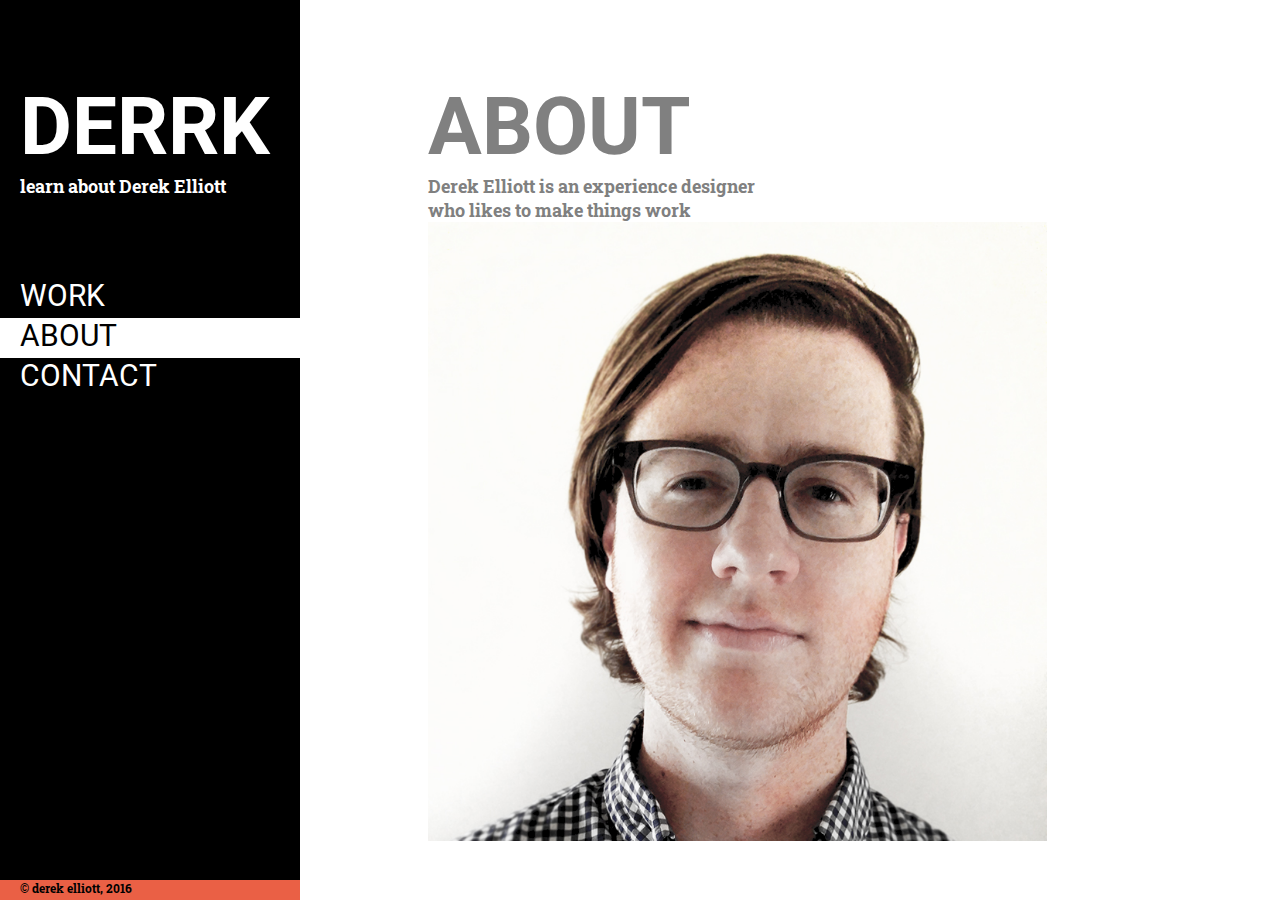
==== about.html @ 416578f9 "contabtmore" ====
<html>

<head>
  <link rel="stylesheet" type="text/css" href="index.css">
  <link href='https://fonts.googleapis.com/css?family=Roboto:900' rel='stylesheet' type='text/css'>
  <link href='https://fonts.googleapis.com/css?family=Roboto+Slab:300' rel='stylesheet' type='text/css'>
</head>

<body>
  <div class="fixed">
  <div class="mainlogo">
    <h1><a class="linkhome" href="index.html">DERRK</a></h1>
    <h2> learn about Derek Elliott </h2>
  </div>
  <ul>
    <li><a class="link" href="index.html">WORK</a></li>
    <li><a class="onpage" href="about.html">ABOUT</a></li>
    <li><a class="link" href="contact.html">CONTACT</a></li>
  </ul>
  <div class="menufoot">
    <h2 class="foottext">&copy; derek elliott, 2016</h2>
  </div>
</div>
<div class="header">
  <h1>ABOUT</h1>
<h2 class="headertext"> Derek Elliott is an experience designer <br>
  who likes to make things work
</h2>
</div>
<img class="about" src="img/headshot.jpg" alt="derekelliott">

</body>

</html>
---- index.css ----
div.fixed {
  position: fixed;
  top: 0%;
  left: 0%;
  height: 100%;
  background-color: black;
}

div.mainlogo {
  text-indent: 20px;
  margin: 0px;
  color: white;
}

div.header {
  margin-left: 420px;
  margin-top: 80px;
  color: gray;
}

ul {
  text-indent: 20px;
  font-family: 'Roboto', sans-serif;
  list-style-type: none;
  font-size: 30px;
  padding: 0px;
  margin-top: 80px;
}

li a {
  display: block;
  width: 300px;
  height: 40px;
  text-decoration: none;
  padding: 0px;
  margin: 0px;
}

a.link {
  color: white;
}

a.link:hover {
  color: black;
  background-color: white;
}

a.linkhome {
  color: white;
  text-decoration: none;
}

a.onpage {
  color: black;
  background-color: white;
}



h1 {
  font-family: 'Roboto', sans-serif;
  margin-top: 80px;
  margin-bottom: 0px;
  font-size: 80px;
}

h2 {
  padding: 0px;
  margin: 0px;
  font-size: 18px;
  font-family: 'Roboto Slab', serif;
}

div.menufoot {
  padding: 0px;
  text-indent: 20px;
  margin: 0px;
  background-color: #ea6045;
  min-width: 300px;
  height: 20px;
  color: black;
  position: fixed;
  bottom: 0%;
}

h2.foottext {
  font-size: 12px;
  position: relative;
  bottom: 0px;
  left: 0px;
}
img {
    margin-left: 300px;
    height: auto;
}

img.feature {
  margin-top: 0px;
  width: 70%;
  float: left;
  padding: 0px;
}

img.about {
  margin-left: 420px;
  height: 70%;



}
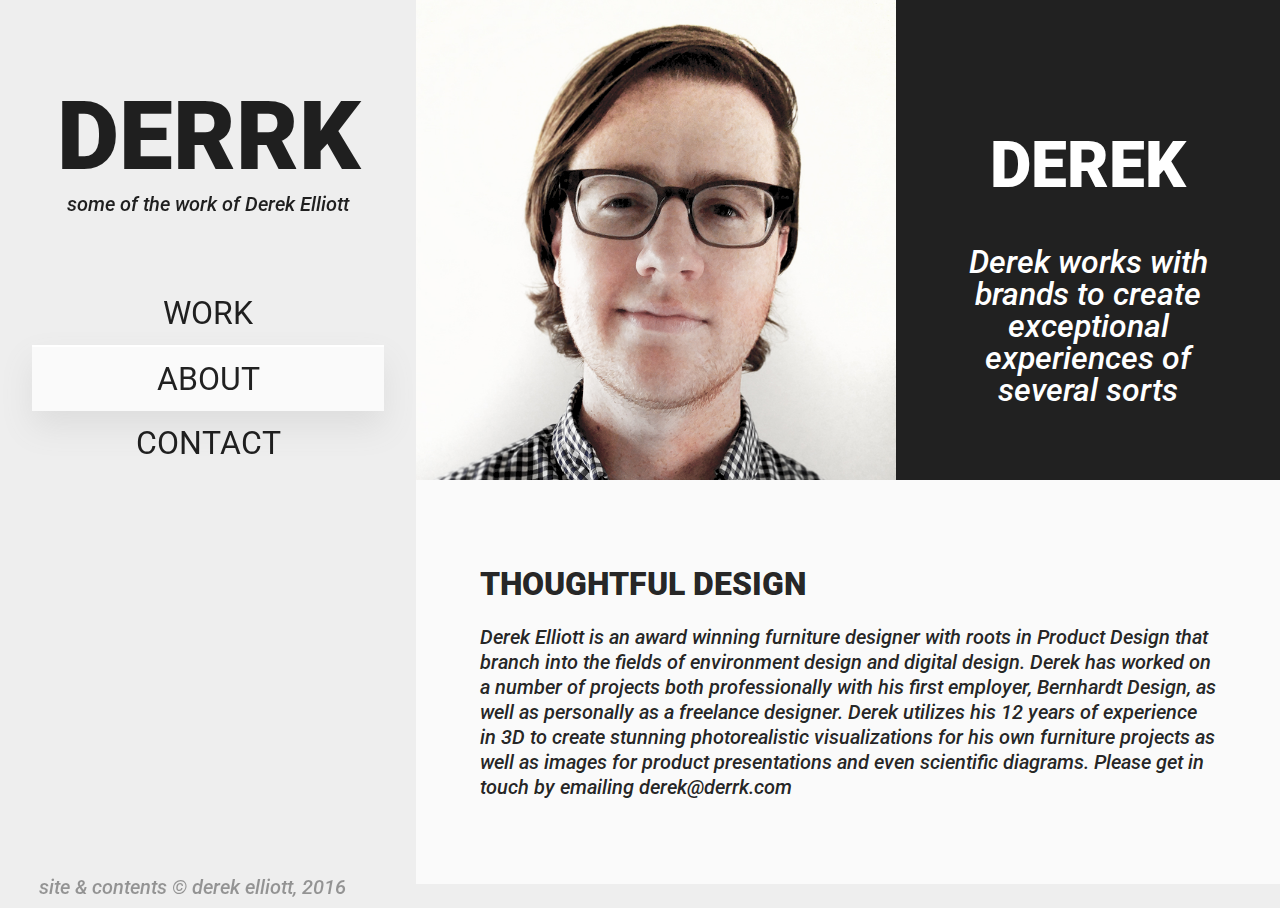
==== commit 844d4911: "changes for hp" ====
--- a/about.html
+++ b/about.html
@@ -2,15 +2,14 @@
 
 <head>
   <link rel="stylesheet" type="text/css" href="index.css">
-  <link href='https://fonts.googleapis.com/css?family=Roboto:900' rel='stylesheet' type='text/css'>
-  <link href='https://fonts.googleapis.com/css?family=Roboto+Slab:300' rel='stylesheet' type='text/css'>
+<link href="https://fonts.googleapis.com/css?family=Roboto:500i,900" rel="stylesheet">
 </head>
 
 <body>
-  <div class="fixed">
-  <div class="mainlogo">
-    <h1><a class="linkhome" href="index.html">DERRK</a></h1>
-    <h2> learn about Derek Elliott </h2>
+  <div id="mainmenu">
+  <div class="mainlogo center">
+    <h1 class="derrk"><a class="linkhome" href="index.html">DERRK</a></h1>
+    <h3> some of the work of Derek Elliott </h3>
   </div>
   <ul>
     <li><a class="link" href="index.html">WORK</a></li>
@@ -18,17 +17,28 @@
     <li><a class="link" href="contact.html">CONTACT</a></li>
   </ul>
   <div class="menufoot">
-    <h2 class="foottext">&copy; derek elliott, 2016</h2>
+    <h3>site & contents &copy; derek elliott, 2016</h3>
   </div>
 </div>
-<div class="header">
-  <h1>ABOUT</h1>
-<h2 class="headertext"> Derek Elliott is an experience designer <br>
-  who likes to make things work
-</h2>
+<div class="content">
+  <div class="abtpagetitle white">
+    <img class="abtpgimg" src="img/headshot.jpg" alt="photo of derek">
+  <div class="center abtpgtext">
+  <h1 class="title"> DEREK </h1>
+<h2> Derek works with brands to create exceptional experiences of several sorts </h2>
 </div>
-<img class="about" src="img/headshot.jpg" alt="derekelliott">
+</div>
+<div class="whitebg">
+  <h1 class="header"> THOUGHTFUL DESIGN
+  </h1>
+  <p> Derek Elliott is an award winning furniture designer with roots in Product Design that branch into the fields of environment design and digital design.
+  Derek has worked on a number of projects both professionally with his first employer, Bernhardt Design, as well as personally as a freelance designer.
+  Derek utilizes his 12 years of experience in 3D to create stunning photorealistic visualizations for his own furniture projects as well as images for
+  product presentations and even scientific diagrams.
 
+  Please get in touch by emailing derek@derrk.com
+  </p>
+</div>
 </body>
 
 </html>
--- a/index.css
+++ b/index.css
@@ -1,110 +1,259 @@
-div.fixed {
+html, body {
+    height: 100%;
+    background-color: #eee;
+    font-size: 16px;
+    color: rgba(0, 0, 0, 0.87);
+}
+
+@media only screen and (max-width: 1199px) {
+body {font-size: 9px;
+}
+}
+@media only screen and (min-width: 1200px) {
+  body {font-size: 16px;
+}
+}
+/***TYPE***/
+p {
+  font-family: 'Roboto', sans-serif;
+  font-size: 1.25em;
+  line-height: 1.25em;
+  font-weight: 500;
+  font-style: italic;
+}
+
+h1 {
+  font-family: 'Roboto', sans-serif;
+  font-weight: 900;
+}
+
+h2 {
+  font-family: 'Roboto', sans-serif;
+  font-size: 2em;
+  line-height: 1em;
+  font-weight: 500;
+  font-style: italic;
+}
+
+h3 {
+  margin: 0;
+  font-size: 1.25em;
+  line-height: 1.25em;
+  font-family: 'Roboto', sans-serif;
+  font-weight: 500;
+  font-style: italic;
+}
+
+.center {
+  text-align: center;
+}
+
+/*** MENU STUFF***/
+
+#mainmenu {
   position: fixed;
-  top: 0%;
-  left: 0%;
+  left: 2em;
+  top: 0;
+  bottom: 0;
+  width: 22em;
+  text-align: center;
+  z-index: 3;
+}
+
+h1.derrk {
+  margin-bottom: 0;
+  font-size: 6em;
+
+}
+
+div.mainlogo {
+  margin-top: 5em;
+}
+
+div.content {
+  position: absolute;
+  float: left;
+  left: 26em;
+  right: 0;
+  top: 0;
+}
+
+div.menufoot {
+  position: absolute;
+  width: 20em;
+  color: rgba(0, 0, 0, 0.38);
+  bottom: 0;
+}
+
+/***WORK PAGE ***/
+
+img.bigfat {
+  width: 100%;
+  height: auto;
+
+}
+
+div.projectbg {
+  border-top: 2px solid #fff;
+  position: static;
+  overflow: hidden;
+  max-width: 80em;
+  margin: 4em;
+  height: 18.75em;
+  background-color: #fafafa;
+  box-shadow: 0 1em 1em #ddd;
+}
+
+div.projecttextbox {
+  display: block;
+  overflow: hidden;
+  padding-left: 4em;
+  padding-right: 4em;
+}
+
+h1.projtitle {
+  font-size: 4em;
+  margin-top: 1.5em;
+  margin-bottom: 0;
+}
+
+a.project {
+  opacity: 1;
+  text-decoration: none;
+  color: rgba(0, 0, 0, 0.87);
+}
+
+a.project:hover {
+  opacity: .5;
+  color: rgba(0, 0, 0, 0.54);
+}
+
+img.projectcoverimg {
+  position: relative;
+  float: left;
   height: 100%;
-  background-color: black;
-}
-
-div.mainlogo {
-  text-indent: 20px;
-  margin: 0px;
-  color: white;
-}
-
-div.header {
-  margin-left: 420px;
-  margin-top: 80px;
-  color: gray;
-}
+  width: auto;
+  margin-left: 0;
+}
+
+/***MENU LIST***/
 
 ul {
-  text-indent: 20px;
   font-family: 'Roboto', sans-serif;
   list-style-type: none;
-  font-size: 30px;
-  padding: 0px;
-  margin-top: 80px;
+  padding: 0;
+  left: 0;
+  font-size: 2em;
+  margin-top: 2em;
 }
 
 li a {
+  line-height: 2em;
   display: block;
-  width: 300px;
-  height: 40px;
+  height: 2em;
   text-decoration: none;
-  padding: 0px;
-  margin: 0px;
 }
 
 a.link {
-  color: white;
+  color: rgba(0, 0, 0, 0.87);
+}
+
+a.onpage {
+  color: rgba(0, 0, 0, 0.87);
+  border-top: 2px solid #fff;
+  background-color: #fafafa;
+  box-shadow: 0 .5em 1em #ddd;
 }
 
 a.link:hover {
-  color: black;
-  background-color: white;
+  color: rgba(0, 0, 0, 0.87);
+  background-color: #fafafa;
+  box-shadow: 0 .5em 1em #ddd;
 }
 
 a.linkhome {
-  color: white;
+  color: rgba(0, 0, 0, 0.87);
   text-decoration: none;
 }
 
-a.onpage {
-  color: black;
-  background-color: white;
-}
-
-
-
-h1 {
-  font-family: 'Roboto', sans-serif;
-  margin-top: 80px;
-  margin-bottom: 0px;
-  font-size: 80px;
-}
-
-h2 {
-  padding: 0px;
-  margin: 0px;
-  font-size: 18px;
-  font-family: 'Roboto Slab', serif;
-}
-
-div.menufoot {
-  padding: 0px;
-  text-indent: 20px;
-  margin: 0px;
-  background-color: #ea6045;
-  min-width: 300px;
-  height: 20px;
-  color: black;
-  position: fixed;
-  bottom: 0%;
-}
-
-h2.foottext {
-  font-size: 12px;
-  position: relative;
-  bottom: 0px;
-  left: 0px;
-}
-img {
-    margin-left: 300px;
-    height: auto;
-}
-
-img.feature {
-  margin-top: 0px;
-  width: 70%;
+
+/***END MENU LIST***/
+
+
+
+/***PROJECT PAGE***/
+
+h1.title {
+font-size: 4em;
+margin-top: 0;
+}
+
+h1.header {
+  font-size: 2em;
+}
+
+
+
+div.projectpagetitle {
+background-color: #212121;
+width: auto;
+overflow: hidden;
+}
+
+div.projcontent {
+}
+
+img.projectpageimg {
+width: 100%;
+height: auto;
+overflow: hidden;
+}
+
+
+div.projectpagetitletext {
+  padding: 8em 4em;
+}
+
+.whitebg {
+  text-align: left;
+  padding: 4em;
+  width: auto;
+  margin-top: 0;
+background-color: #fafafa;
+overflow: hidden;
+}
+
+.white {
+    color: white;
+}
+
+
+
+/**ABOUT PAGE SPECIFIC**/
+
+
+div.abtpagetitle {
+background-color: #212121;
+width: 100%;
+overflow: hidden;
+position: relative;
+
+}
+
+img.abtpgimg {
+height: 30em;
   float: left;
-  padding: 0px;
-}
-
-img.about {
-  margin-left: 420px;
-  height: 70%;
-
-
-
-}
+  margin-left: 0;
+  margin-right: 4em;
+}
+
+div.abtpgtext {
+padding-top: 4em;
+  margin: 4em;
+}
+
+p.larger {
+  font-size: 2em;
+}
+
+/** CONTACT PAGE SPECIFIC**/
